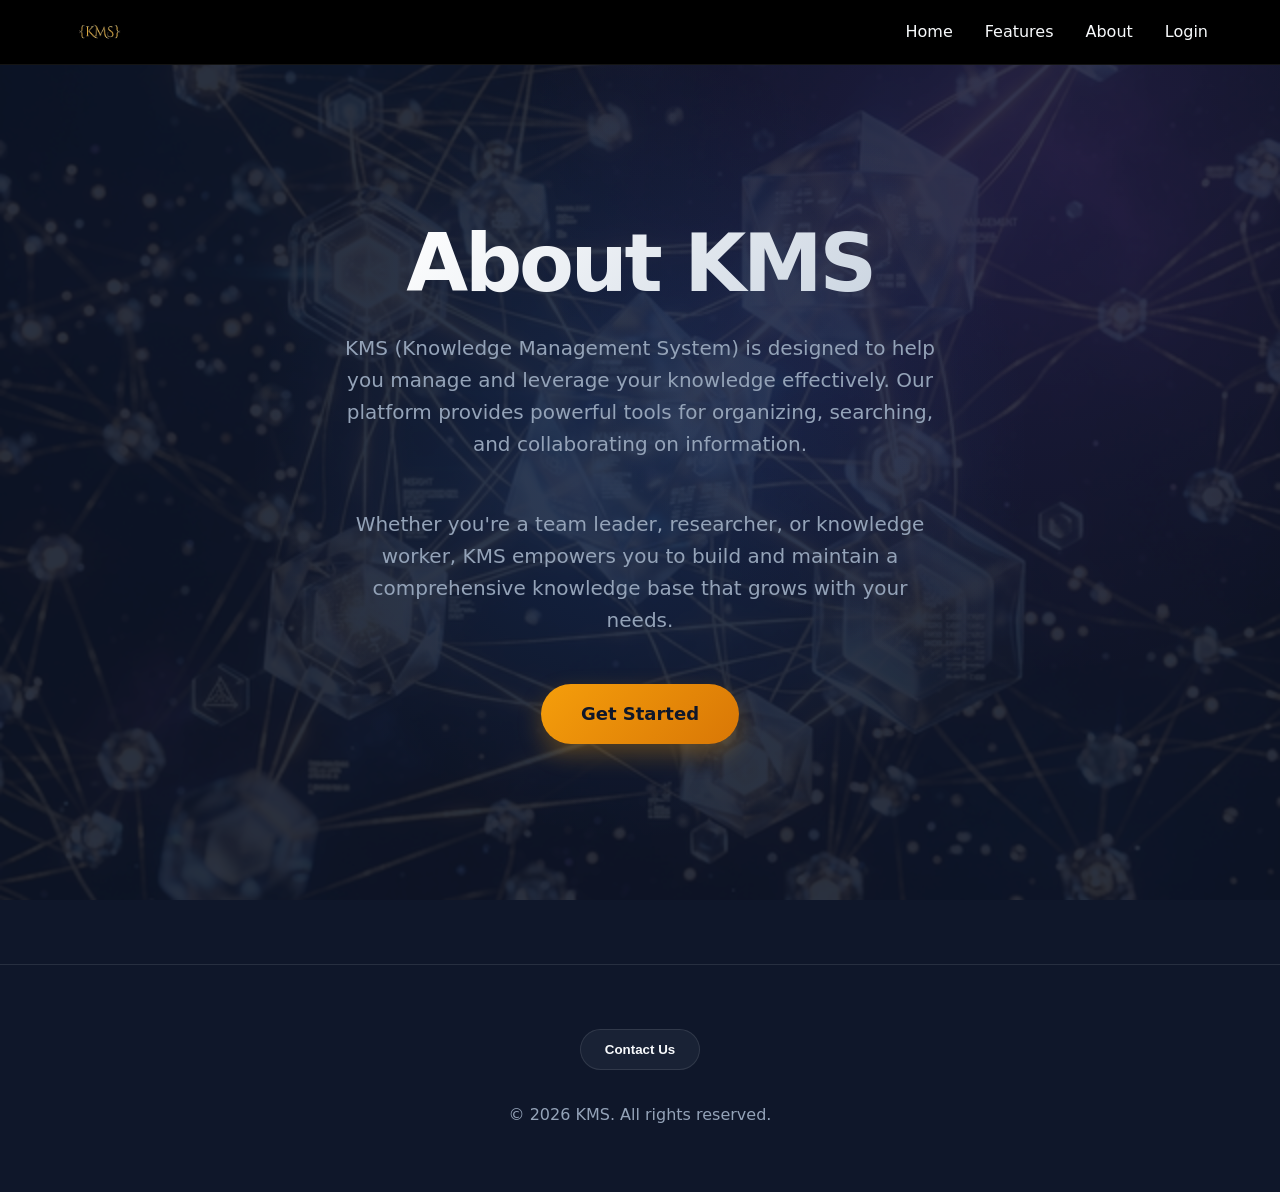
==== about.html @ 9982c7a2 "Add files via upload" ====
<!DOCTYPE html>
<html lang="en">
<head>
    <meta charset="UTF-8">
    <meta name="viewport" content="width=device-width, initial-scale=1.0">
    <title>About - KMS</title>
    <link rel="stylesheet" href="style.css" />
</head>
<body>
    <header class="topbar">
        <nav>
            <div class="logo"><img src="logo.jpeg" alt="KMS Logo" style="height: 40px;"></div>
            <ul>
                <li><a href="index.html">Home</a></li>
                <li><a href="index.html#features">Features</a></li>
                <li><a href="about.html">About</a></li>
                <li><a href="login.html">Login</a></li>
            </ul>
        </nav>
    </header>
    <section class="hero">
        <h1>About KMS</h1>
        <p>KMS (Knowledge Management System) is designed to help you manage and leverage your knowledge effectively. Our platform provides powerful tools for organizing, searching, and collaborating on information.</p>
        <p>Whether you're a team leader, researcher, or knowledge worker, KMS empowers you to build and maintain a comprehensive knowledge base that grows with your needs.</p>
        <a href="signup.html" class="cta-button">Get Started</a>
    </section>

    <footer>
        <button onclick="document.getElementById('contact-modal').showModal()">Contact Us</button>
        <p>&copy; 2026 KMS. All rights reserved.</p>
    </footer>

    <dialog id="contact-modal">
        <h2>Contact Us</h2>
        <form method="dialog">
            <input type="text" placeholder="Name" required>
            <input type="email" placeholder="Email" required>
            <textarea placeholder="Message"></textarea>
            <button type="submit">Send</button>
            <button type="button" onclick="this.closest('dialog').close()">Close</button>
        </form>
    </dialog>
</body>
</html>
---- style.css ----
:root {
    --bg-dark: #0f172a;
    --primary: #f59e0b;
    --primary-hover: #fbbf24;
    --text-main: #f8fafc;
    --text-muted: #94a3b8;
    --glass: rgba(30, 41, 59, 0.7);
    --glass-border: rgba(255, 255, 255, 0.1);
    --accent-blue: #3b82f6;
    --accent-purple: #8b5cf6;
}

* {
    margin: 0;
    padding: 0;
    box-sizing: border-box;
}

body {
    font-family: 'Inter', system-ui, -apple-system, sans-serif;
    line-height: 1.6;
    background-color: var(--bg-dark);
    color: var(--text-main);
    overflow-x: hidden;
}

/* Authentication Styling */
.auth-shell {
    max-width: 1120px;
    margin: 0 auto;
    padding: 10rem 2rem 6rem;
    display: grid;
    grid-template-columns: 1.1fr 0.9fr;
    gap: 4rem;
    align-items: start;
}

.auth-brand {
    padding: 3rem;
    border-radius: 24px;
    background: var(--glass);
    backdrop-filter: blur(16px);
    -webkit-backdrop-filter: blur(16px);
    border: 1px solid var(--glass-border);
    position: relative;
    overflow: hidden;
}

.auth-brand__badge {
    display: inline-flex;
    padding: 0.5rem 1rem;
    border-radius: 999px;
    background: rgba(245, 158, 11, 0.1);
    border: 1px solid rgba(245, 158, 11, 0.2);
    color: var(--primary);
    font-size: 0.875rem;
    font-weight: 600;
    margin-bottom: 2rem;
}

.auth-brand__title {
    font-size: clamp(2.5rem, 5vw, 3.5rem);
    line-height: 1.1;
    margin-bottom: 1.5rem;
    font-weight: 800;
}

.auth-brand__subtitle {
    color: var(--text-muted);
    font-size: 1.25rem;
    margin-bottom: 2rem;
}

.auth-brand__list {
    list-style: none;
    display: grid;
    gap: 0.75rem;
    margin-bottom: 2rem;
}

.auth-brand__list li {
    display: flex !important;
    align-items: center;
    gap: 0.75rem;
    color: var(--text-main);
    margin: 0 !important;
}

.auth-brand__list li::before {
    content: "✓";
    color: var(--primary);
    font-weight: bold;
}

.auth-brand__fineprint {
    color: var(--text-muted);
    font-size: 0.875rem;
}

.auth-brand__fineprint a {
    color: var(--primary);
    font-weight: 600;
}

.auth-card {
    background: var(--glass);
    backdrop-filter: blur(16px);
    -webkit-backdrop-filter: blur(16px);
    border: 1px solid var(--glass-border);
    padding: 3rem;
    border-radius: 24px;
    box-shadow: 0 25px 50px -12px rgba(0, 0, 0, 0.5);
}

.auth-card__header {
    margin-bottom: 2rem;
}

.auth-card__eyebrow {
    color: var(--text-muted);
    font-size: 0.875rem;
    text-transform: uppercase;
    letter-spacing: 0.1em;
    margin-bottom: 0.5rem;
}

.auth-card__title {
    font-size: clamp(1.5rem, 4vw, 2rem);
    font-weight: 700;
}

.auth-form {
    display: grid;
    gap: 1.5rem;
    width: 100%;
}

.field {
    display: grid;
    gap: 0.5rem;
}

.field__label {
    font-size: 0.875rem;
    font-weight: 600;
    color: var(--text-main);
}

.field__input {
    background: rgba(15, 23, 42, 0.5);
    border: 1px solid var(--glass-border);
    border-radius: 12px;
    padding: 0.875rem 1rem;
    color: white;
    font-size: 1rem;
    transition: all 0.2s;
}

.field__input:focus {
    outline: none;
    border-color: var(--primary);
    background: rgba(15, 23, 42, 0.8);
    box-shadow: 0 0 0 4px rgba(245, 158, 11, 0.1);
}

.field__row {
    display: flex;
    gap: 0.5rem;
}

.field__row .field__input {
    flex: 1;
}

.field__toggle {
    background: var(--glass);
    border: 1px solid var(--glass-border);
    color: var(--text-muted);
    padding: 0 1rem;
    border-radius: 12px;
    cursor: pointer;
    font-size: 0.875rem;
    transition: all 0.2s;
}

.field__toggle:hover {
    background: rgba(255, 255, 255, 0.1);
    color: var(--text-main);
}

.field__hint {
    font-size: 0.75rem;
    color: var(--text-muted);
}

.auth-meta {
    display: flex;
    justify-content: space-between;
    align-items: center;
    font-size: 0.875rem;
    margin-bottom: 0.5rem;
}

.check {
    display: flex;
    align-items: center;
    gap: 0.5rem;
    cursor: pointer;
}

.auth-submit {
    background: var(--primary);
    color: #0f172a;
    padding: 1rem;
    border-radius: 12px;
    font-weight: 700;
    border: none;
    cursor: pointer;
    transition: all 0.2s;
    font-size: 1rem;
}

.auth-submit:hover {
    background: var(--primary-hover);
    transform: translateY(-1px);
}

.auth-submit:disabled {
    opacity: 0.5;
    cursor: not-allowed;
    transform: none;
}

.auth-divider {
    display: flex;
    align-items: center;
    gap: 1rem;
    color: var(--text-muted);
    font-size: 0.875rem;
    margin: 1rem 0;
}

.auth-divider::before, .auth-divider::after {
    content: "";
    flex: 1;
    height: 1px;
    background: var(--glass-border);
}

.auth-alt {
    display: grid;
    gap: 1rem;
}

.auth-alt__btn {
    background: white;
    color: #0f172a;
    padding: 0.875rem;
    border-radius: 12px;
    font-weight: 600;
    border: none;
    cursor: pointer;
    display: flex;
    align-items: center;
    justify-content: center;
    gap: 0.5rem;
}

.auth-card__footer {
    margin-top: 2rem;
    color: var(--text-muted);
    font-size: 0.875rem;
    text-align: center;
}

.auth-card__footer a {
    color: var(--primary);
    font-weight: 600;
}

/* Header */
.topbar {
    background: #000000;
    border-bottom: 1px solid rgba(255, 255, 255, 0.08);
    position: fixed;
    width: 100%;
    top: 0;
    z-index: 1000;
    padding: 0.75rem 0;
}

.topbar--auth {
    background: #000000;
}

nav {
    display: flex;
    justify-content: space-between;
    align-items: center;
    max-width: 1200px;
    margin: 0 auto;
    padding: 0 2rem;
}

.logo {
    display: flex;
    align-items: center;
    gap: 0.5rem;
    font-size: 1.5rem;
    font-weight: bold;
    color: var(--primary);
    text-shadow: 0 2px 10px rgba(245, 158, 11, 0.3);
}

ul {
    list-style: none;
    display: flex;
    gap: 2rem;
}

a {
    color: var(--text-main);
    text-decoration: none;
    transition: color 0.2s;
}

a:hover {
    color: var(--primary);
}

/* Hero Section */
.hero {
    position: relative;
    min-height: 100vh;
    display: flex;
    flex-direction: column;
    justify-content: center;
    align-items: center;
    text-align: center;
    padding: 8rem 2rem 4rem;
    background: radial-gradient(circle at 50% 50%, rgba(59, 130, 246, 0.15) 0%, transparent 50%),
                radial-gradient(circle at 80% 20%, rgba(139, 92, 246, 0.1) 0%, transparent 40%);
    overflow: hidden;
}

.hero::before {
    content: '';
    position: absolute;
    top: 0;
    left: 0;
    right: 0;
    bottom: 0;
    background-image: url('hero-bg.png');
    background-size: cover;
    background-position: center;
    opacity: 0.2;
    z-index: -1;
    filter: brightness(0.6);
}

.hero h1 {
    font-size: clamp(3rem, 8vw, 5rem);
    font-weight: 800;
    margin-bottom: 1.5rem;
    background: linear-gradient(135deg, #fff 0%, #cbd5e1 100%);
    -webkit-background-clip: text;
    background-clip: text;
    -webkit-text-fill-color: transparent;
    letter-spacing: -0.04em;
    line-height: 1.1;
}

.hero p {
    font-size: 1.25rem;
    color: var(--text-muted);
    max-width: 600px;
    margin: 0 auto 3rem auto;
    text-align: center;
}

.cta-button {
    background: linear-gradient(135deg, var(--primary) 0%, #d97706 100%);
    color: #0f172a;
    padding: 1rem 2.5rem;
    text-decoration: none;
    border-radius: 999px;
    font-weight: 700;
    font-size: 1.125rem;
    transition: transform 0.2s, box-shadow 0.2s;
    box-shadow: 0 10px 25px rgba(245, 158, 11, 0.3);
}

.cta-button:hover {
    transform: translateY(-2px);
    box-shadow: 0 15px 30px rgba(245, 158, 11, 0.4);
}

/* Features */
.features {
    padding: 8rem 2rem;
    max-width: 1200px;
    margin: 0 auto;
}

.features h2 {
    font-size: 3rem;
    margin-bottom: 4rem;
    text-align: center;
    background: linear-gradient(135deg, #fff 0%, #94a3b8 100%);
    -webkit-background-clip: text;
    background-clip: text;
    -webkit-text-fill-color: transparent;
}

.feature-grid {
    display: grid;
    grid-template-columns: repeat(auto-fit, minmax(280px, 1fr));
    gap: 1.5rem;
}

.feature {
    background: var(--glass);
    backdrop-filter: blur(8px);
    -webkit-backdrop-filter: blur(8px);
    border: 1px solid var(--glass-border);
    padding: 3.5rem 2.5rem;
    border-radius: 24px;
    transition: transform 0.3s, border-color 0.3s, background 0.3s;
    text-align: left;
}

.feature:hover {
    transform: translateY(-8px);
    border-color: rgba(245, 158, 11, 0.5);
    background: rgba(30, 41, 59, 0.9);
}

.feature-btn {
    color: var(--primary);
    font-weight: 800;
    text-decoration: none;
    font-size: 1.75rem;
    display: block;
    margin-bottom: 1rem;
    letter-spacing: -0.02em;
}

.feature p {
    color: var(--text-muted);
    font-size: 1.1rem;
    line-height: 1.6;
}

/* Legal Content */
.legal-content {
    max-width: 800px;
    margin: 8rem auto 4rem;
    padding: 3rem;
    background: var(--glass);
    backdrop-filter: blur(12px);
    border: 1px solid var(--glass-border);
    border-radius: 24px;
}

/* Auth Pages Adjustments */
.auth-page {
    background: var(--bg-dark);
}

.auth-shell {
    padding-top: 10rem;
}

/* Footer */
footer {
    padding: 4rem 2rem;
    text-align: center;
    border-top: 1px solid var(--glass-border);
    margin-top: 4rem;
}

footer button {
    background: var(--glass);
    color: var(--text-main);
    padding: 0.75rem 1.5rem;
    border: 1px solid var(--glass-border);
    border-radius: 999px;
    cursor: pointer;
    margin-bottom: 2rem;
    font-weight: 600;
    transition: background 0.2s;
}

footer button:hover {
    background: rgba(255, 255, 255, 0.1);
}

footer p {
    color: var(--text-muted);
}

/* Dialog */
dialog {
    background: #1e293b;
    border: 1px solid var(--glass-border);
    border-radius: 24px;
    padding: 3rem;
    color: var(--text-main);
    max-width: 500px;
    width: 90%;
}

dialog::backdrop {
    background: rgba(15, 23, 42, 0.8);
    backdrop-filter: blur(4px);
}

dialog h2 {
    margin-bottom: 2rem;
}

dialog input, dialog textarea {
    background: rgba(15, 23, 42, 0.5);
    border: 1px solid var(--glass-border);
    border-radius: 12px;
    padding: 1rem;
    color: white;
    margin-bottom: 1rem;
    width: 100%;
}

dialog button[type="submit"] {
    background: var(--primary);
    color: #000;
    font-weight: 700;
}

/* Responsive Design */
@media (max-width: 1024px) {
    .auth-shell {
        grid-template-columns: 1fr;
        gap: 3rem;
        padding-top: 8rem;
    }
    
    .auth-brand {
        padding: 2.5rem;
    }
}

@media (max-width: 768px) {
    nav {
        padding: 0 1.5rem;
    }
    
    ul {
        gap: 1.25rem;
    }

    /* Keep nav links but make them smaller or hide if too many */
    ul li a {
        font-size: 0.9rem;
    }

    .hero {
        padding-top: 7rem;
    }

    .features {
        padding: 5rem 1.5rem;
    }

    .features h2 {
        font-size: 2.25rem;
        margin-bottom: 2.5rem;
    }

    .feature {
        padding: 2.5rem 1.5rem;
    }

    .legal-content {
        padding: 1.5rem;
        margin-top: 5rem;
        border-radius: 16px;
    }

    .logo img {
        height: 32px !important;
    }
}

@media (max-width: 480px) {
    .topbar {
        padding: 0.5rem 0;
    }

    ul {
        display: none; /* Hide on very small screens, could add mobile menu later */
    }

    .auth-card {
        padding: 2rem 1.5rem;
    }

    .auth-brand {
        padding: 2rem 1.5rem;
    }

    .cta-button {
        width: 100%;
        display: block;
        text-align: center;
    }

    .field__row {
        flex-direction: column;
    }

    dialog {
        padding: 2rem 1.5rem;
    }
}
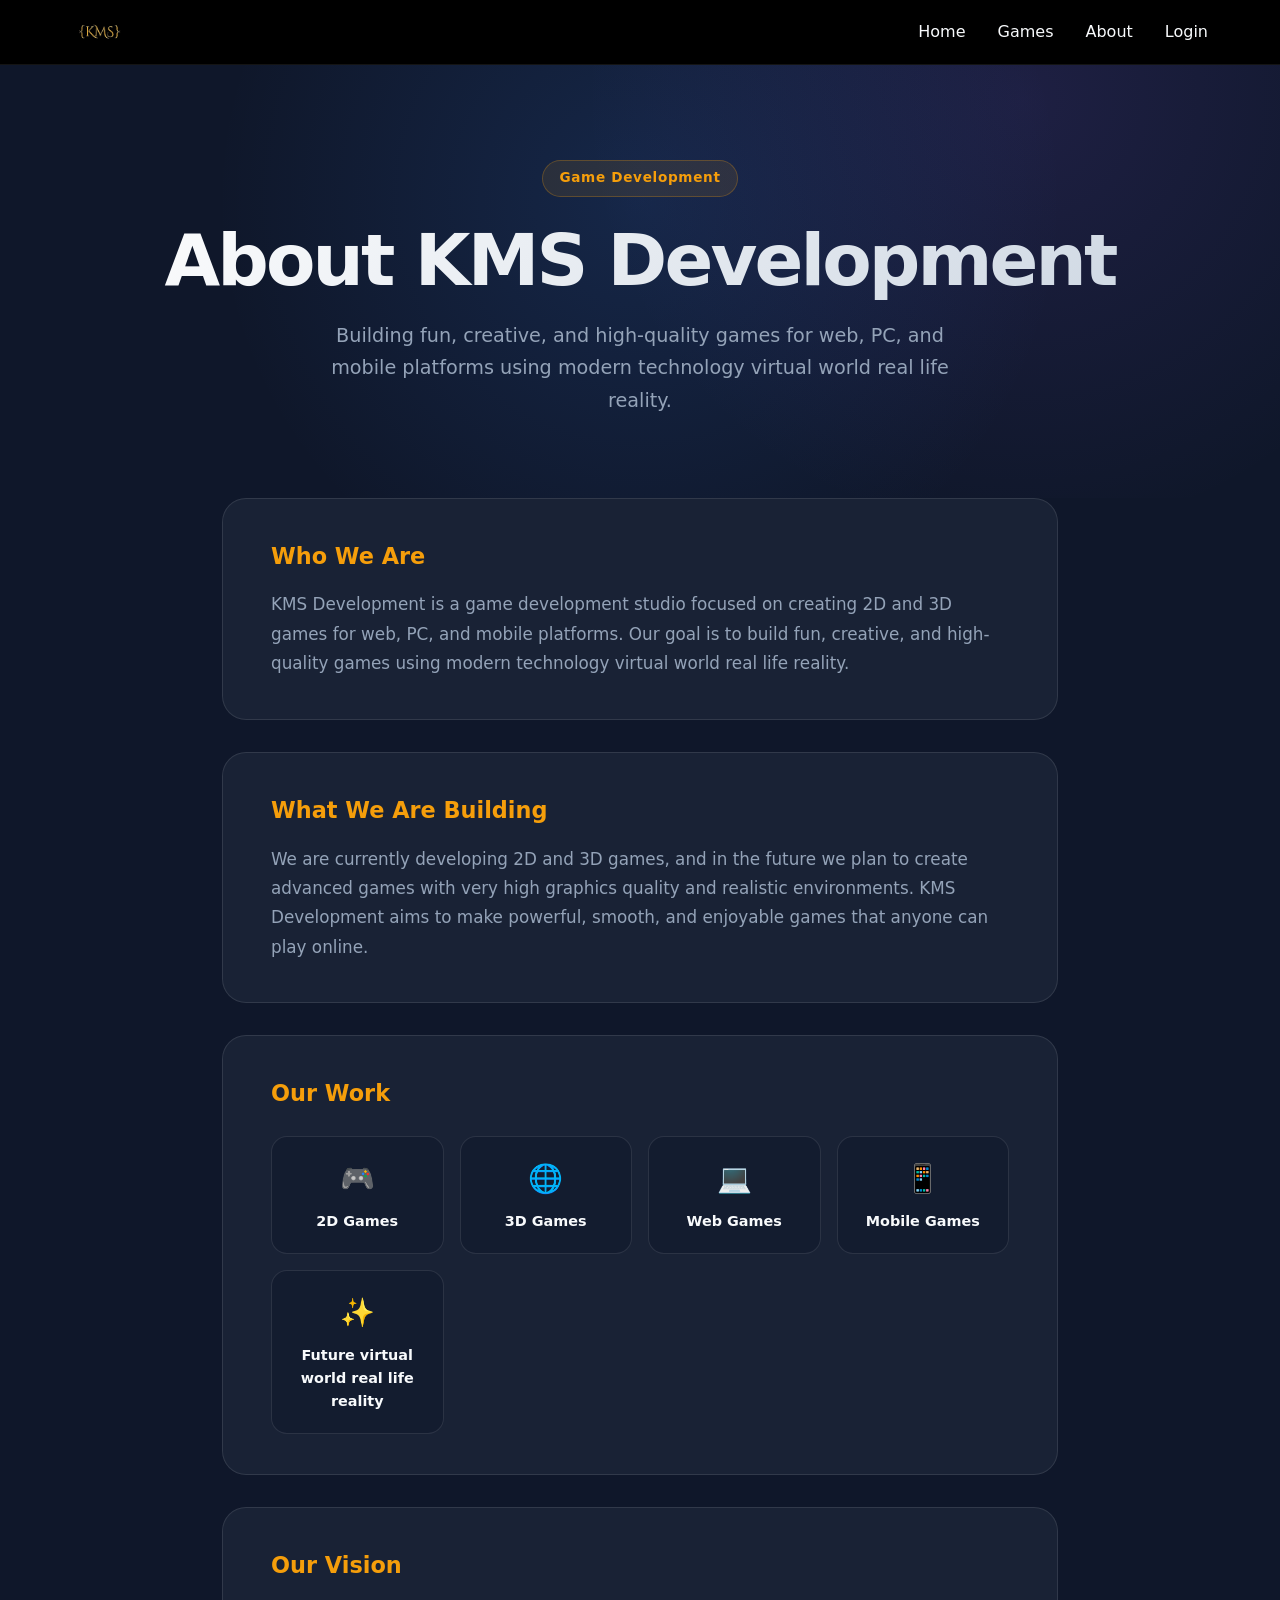
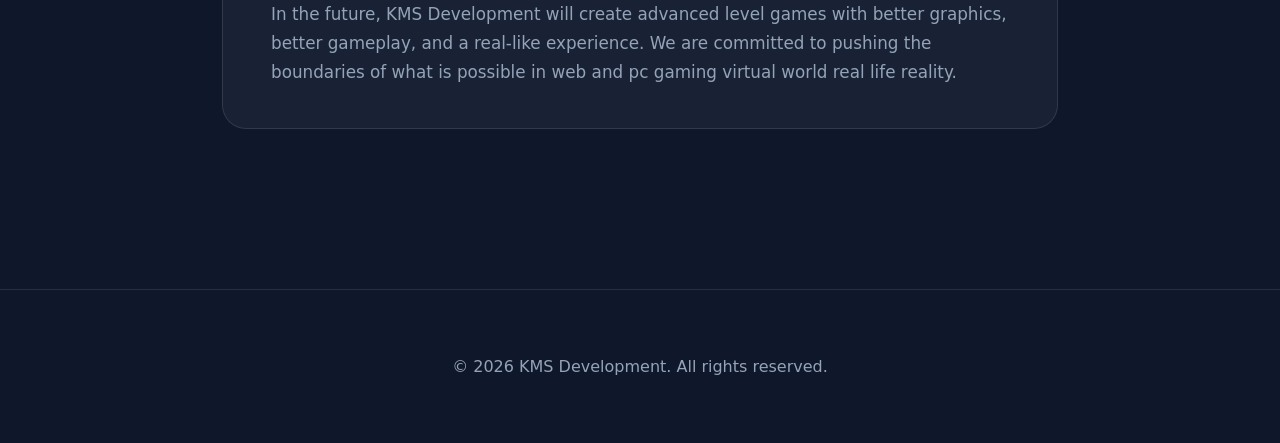
==== commit 8d4a7f55: "Add files via upload" ====
--- a/about.html
+++ b/about.html
@@ -1,44 +1,205 @@
 <!DOCTYPE html>
 <html lang="en">
+
 <head>
     <meta charset="UTF-8">
     <meta name="viewport" content="width=device-width, initial-scale=1.0">
-    <title>About - KMS</title>
+    <title>About - KMS Development</title>
     <link rel="stylesheet" href="style.css" />
+    <style>
+        .about-hero {
+            position: relative;
+            padding: 10rem 2rem 5rem;
+            text-align: center;
+            background: radial-gradient(circle at 50% 40%, rgba(59, 130, 246, 0.15) 0%, transparent 60%),
+                radial-gradient(circle at 80% 20%, rgba(139, 92, 246, 0.12) 0%, transparent 40%);
+        }
+
+        .about-hero .badge {
+            display: inline-flex;
+            padding: 0.4rem 1rem;
+            border-radius: 999px;
+            background: rgba(245, 158, 11, 0.1);
+            border: 1px solid rgba(245, 158, 11, 0.25);
+            color: var(--primary);
+            font-size: 0.85rem;
+            font-weight: 600;
+            letter-spacing: 0.05em;
+            margin-bottom: 1.5rem;
+        }
+
+        .about-hero h1 {
+            font-size: clamp(2.8rem, 7vw, 4.5rem);
+            font-weight: 800;
+            letter-spacing: -0.04em;
+            line-height: 1.1;
+            background: linear-gradient(135deg, #fff 0%, #cbd5e1 100%);
+            -webkit-background-clip: text;
+            background-clip: text;
+            -webkit-text-fill-color: transparent;
+            margin-bottom: 1.25rem;
+        }
+
+        .about-hero p {
+            font-size: 1.2rem;
+            color: var(--text-muted);
+            max-width: 620px;
+            margin: 0 auto;
+            line-height: 1.7;
+        }
+
+        .about-body {
+            max-width: 900px;
+            margin: 0 auto;
+            padding: 0 2rem 6rem;
+            display: grid;
+            gap: 2rem;
+        }
+
+        .about-card {
+            background: var(--glass);
+            backdrop-filter: blur(12px);
+            -webkit-backdrop-filter: blur(12px);
+            border: 1px solid var(--glass-border);
+            border-radius: 24px;
+            padding: 2.5rem 3rem;
+            transition: border-color 0.3s;
+        }
+
+        .about-card:hover {
+            border-color: rgba(245, 158, 11, 0.3);
+        }
+
+        .about-card h2 {
+            font-size: 1.4rem;
+            font-weight: 700;
+            margin-bottom: 1rem;
+            color: var(--primary);
+        }
+
+        .about-card p {
+            color: var(--text-muted);
+            font-size: 1.05rem;
+            line-height: 1.75;
+        }
+
+        .services-grid {
+            display: grid;
+            grid-template-columns: repeat(auto-fit, minmax(150px, 1fr));
+            gap: 1rem;
+            margin-top: 1.5rem;
+        }
+
+        .service-item {
+            background: rgba(15, 23, 42, 0.5);
+            border: 1px solid var(--glass-border);
+            border-radius: 16px;
+            padding: 1.25rem 1rem;
+            text-align: center;
+            transition: border-color 0.2s, transform 0.2s;
+        }
+
+        .service-item:hover {
+            border-color: rgba(245, 158, 11, 0.4);
+            transform: translateY(-3px);
+        }
+
+        .service-item .icon {
+            font-size: 1.75rem;
+            margin-bottom: 0.5rem;
+        }
+
+        .service-item span {
+            display: block;
+            font-size: 0.9rem;
+            font-weight: 600;
+            color: var(--text-main);
+        }
+
+        @media (max-width: 768px) {
+            .about-card {
+                padding: 2rem 1.5rem;
+            }
+
+            .about-hero {
+                padding: 8rem 1.5rem 3rem;
+            }
+        }
+    </style>
 </head>
+
 <body>
     <header class="topbar">
         <nav>
             <div class="logo"><img src="logo.jpeg" alt="KMS Logo" style="height: 40px;"></div>
             <ul>
                 <li><a href="index.html">Home</a></li>
-                <li><a href="index.html#features">Features</a></li>
+                <li><a href="games.html">Games</a></li>
                 <li><a href="about.html">About</a></li>
                 <li><a href="login.html">Login</a></li>
             </ul>
         </nav>
     </header>
-    <section class="hero">
-        <h1>About KMS</h1>
-        <p>KMS (Knowledge Management System) is designed to help you manage and leverage your knowledge effectively. Our platform provides powerful tools for organizing, searching, and collaborating on information.</p>
-        <p>Whether you're a team leader, researcher, or knowledge worker, KMS empowers you to build and maintain a comprehensive knowledge base that grows with your needs.</p>
-        <a href="signup.html" class="cta-button">Get Started</a>
+
+    <section class="about-hero">
+        <div class="badge">Game Development</div>
+        <h1>About KMS Development</h1>
+        <p>Building fun, creative, and high-quality games for web, PC, and mobile platforms using modern technology
+            virtual world real life reality.</p>
     </section>
 
+    <div class="about-body">
+        <div class="about-card">
+            <h2>Who We Are</h2>
+            <p>KMS Development is a game development studio focused on creating 2D and 3D games for web, PC, and mobile
+                platforms. Our goal is to build fun, creative, and high-quality games using modern technology virtual
+                world real life reality.</p>
+        </div>
+
+        <div class="about-card">
+            <h2>What We Are Building</h2>
+            <p>We are currently developing 2D and 3D games, and in the future we plan to create advanced games with very
+                high graphics quality and realistic environments. KMS Development aims to make powerful, smooth, and
+                enjoyable games that anyone can play online.</p>
+        </div>
+
+        <div class="about-card">
+            <h2>Our Work</h2>
+            <div class="services-grid">
+                <div class="service-item">
+                    <div class="icon">🎮</div>
+                    <span>2D Games</span>
+                </div>
+                <div class="service-item">
+                    <div class="icon">🌐</div>
+                    <span>3D Games</span>
+                </div>
+                <div class="service-item">
+                    <div class="icon">💻</div>
+                    <span>Web Games</span>
+                </div>
+                <div class="service-item">
+                    <div class="icon">📱</div>
+                    <span>Mobile Games</span>
+                </div>
+                <div class="service-item">
+                    <div class="icon">✨</div>
+                    <span>Future virtual world real life reality</span>
+                </div>
+            </div>
+        </div>
+
+        <div class="about-card">
+            <h2>Our Vision</h2>
+            <p>In the future, KMS Development will create advanced level games with better graphics, better gameplay,
+                and a real-like experience. We are committed to pushing the boundaries of what is possible in web and
+                pc gaming virtual world real life reality.</p>
+        </div>
+    </div>
+
     <footer>
-        <button onclick="document.getElementById('contact-modal').showModal()">Contact Us</button>
-        <p>&copy; 2026 KMS. All rights reserved.</p>
+        <p>&copy; 2026 KMS Development. All rights reserved.</p>
     </footer>
-
-    <dialog id="contact-modal">
-        <h2>Contact Us</h2>
-        <form method="dialog">
-            <input type="text" placeholder="Name" required>
-            <input type="email" placeholder="Email" required>
-            <textarea placeholder="Message"></textarea>
-            <button type="submit">Send</button>
-            <button type="button" onclick="this.closest('dialog').close()">Close</button>
-        </form>
-    </dialog>
 </body>
+
 </html>
--- a/style.css
+++ b/style.css
@@ -350,12 +350,8 @@
     left: 0;
     right: 0;
     bottom: 0;
-    background-image: url('hero-bg.png');
-    background-size: cover;
-    background-position: center;
-    opacity: 0.2;
+    opacity: 0;
     z-index: -1;
-    filter: brightness(0.6);
 }
 
 .hero h1 {
@@ -414,8 +410,10 @@
 
 .feature-grid {
     display: grid;
-    grid-template-columns: repeat(auto-fit, minmax(280px, 1fr));
-    gap: 1.5rem;
+    grid-template-columns: 1fr;
+    gap: 1.25rem;
+    max-width: 700px;
+    margin: 0 auto;
 }
 
 .feature {
@@ -423,14 +421,16 @@
     backdrop-filter: blur(8px);
     -webkit-backdrop-filter: blur(8px);
     border: 1px solid var(--glass-border);
-    padding: 3.5rem 2.5rem;
-    border-radius: 24px;
+    padding: 2rem 2.5rem;
+    border-radius: 20px;
     transition: transform 0.3s, border-color 0.3s, background 0.3s;
-    text-align: left;
+    display: flex;
+    align-items: center;
+    gap: 2rem;
 }
 
 .feature:hover {
-    transform: translateY(-8px);
+    transform: translateX(6px);
     border-color: rgba(245, 158, 11, 0.5);
     background: rgba(30, 41, 59, 0.9);
 }
@@ -439,16 +439,19 @@
     color: var(--primary);
     font-weight: 800;
     text-decoration: none;
-    font-size: 1.75rem;
+    font-size: 1.4rem;
     display: block;
-    margin-bottom: 1rem;
+    margin-bottom: 0.4rem;
     letter-spacing: -0.02em;
+    white-space: nowrap;
+    min-width: 130px;
 }
 
 .feature p {
     color: var(--text-muted);
-    font-size: 1.1rem;
+    font-size: 1rem;
     line-height: 1.6;
+    margin: 0;
 }
 
 /* Legal Content */
